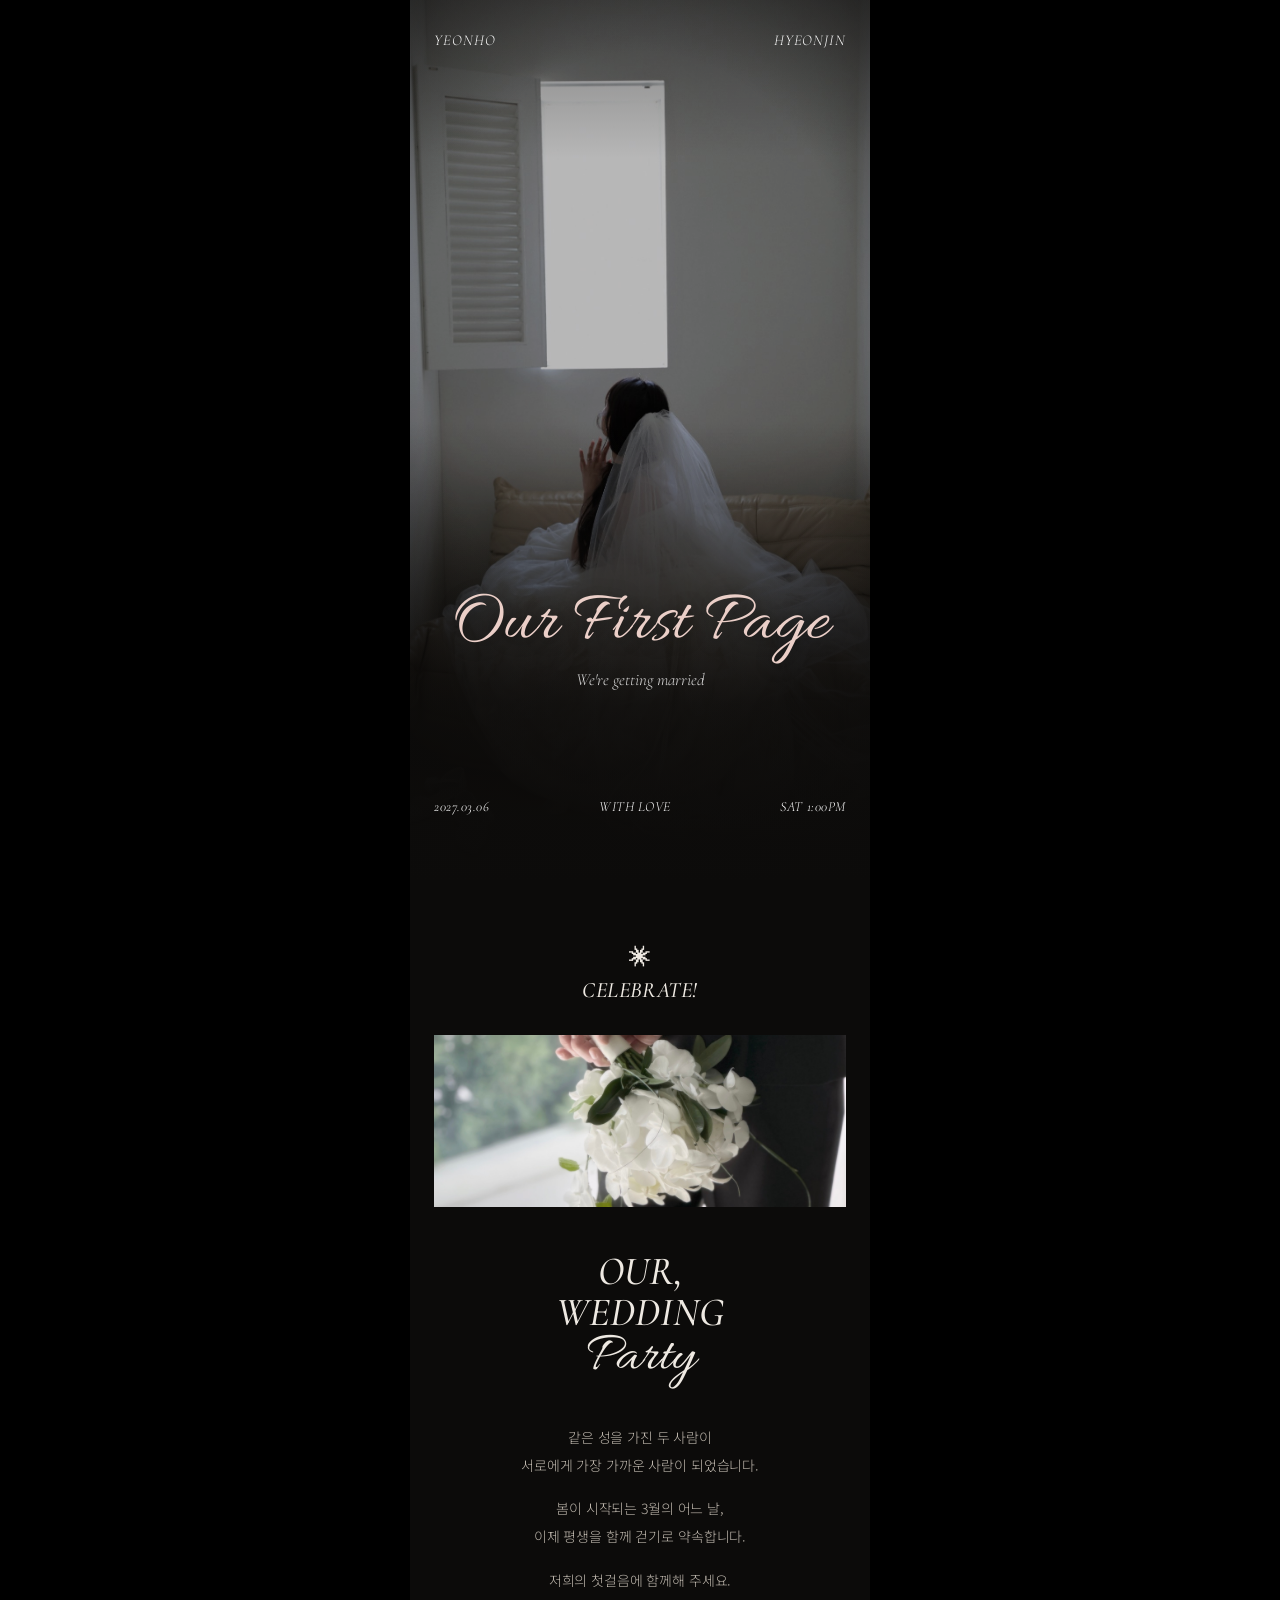
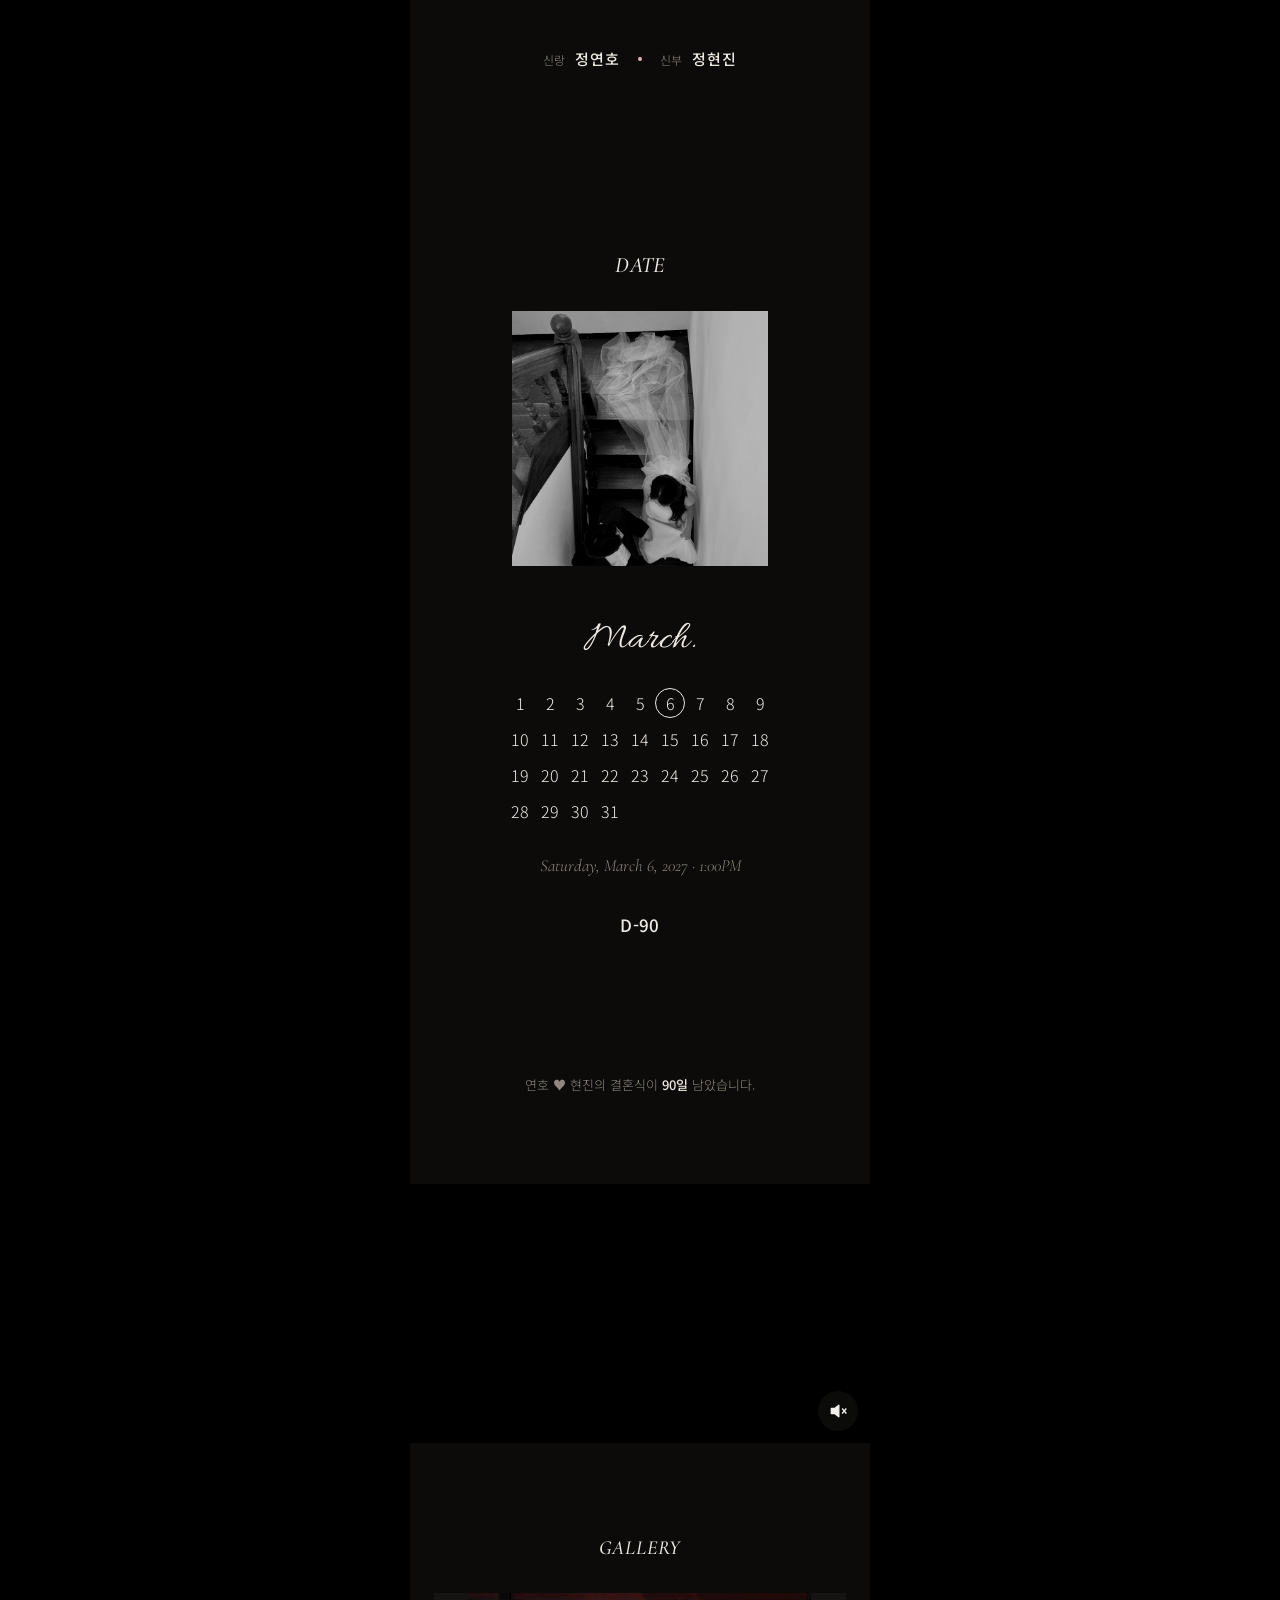
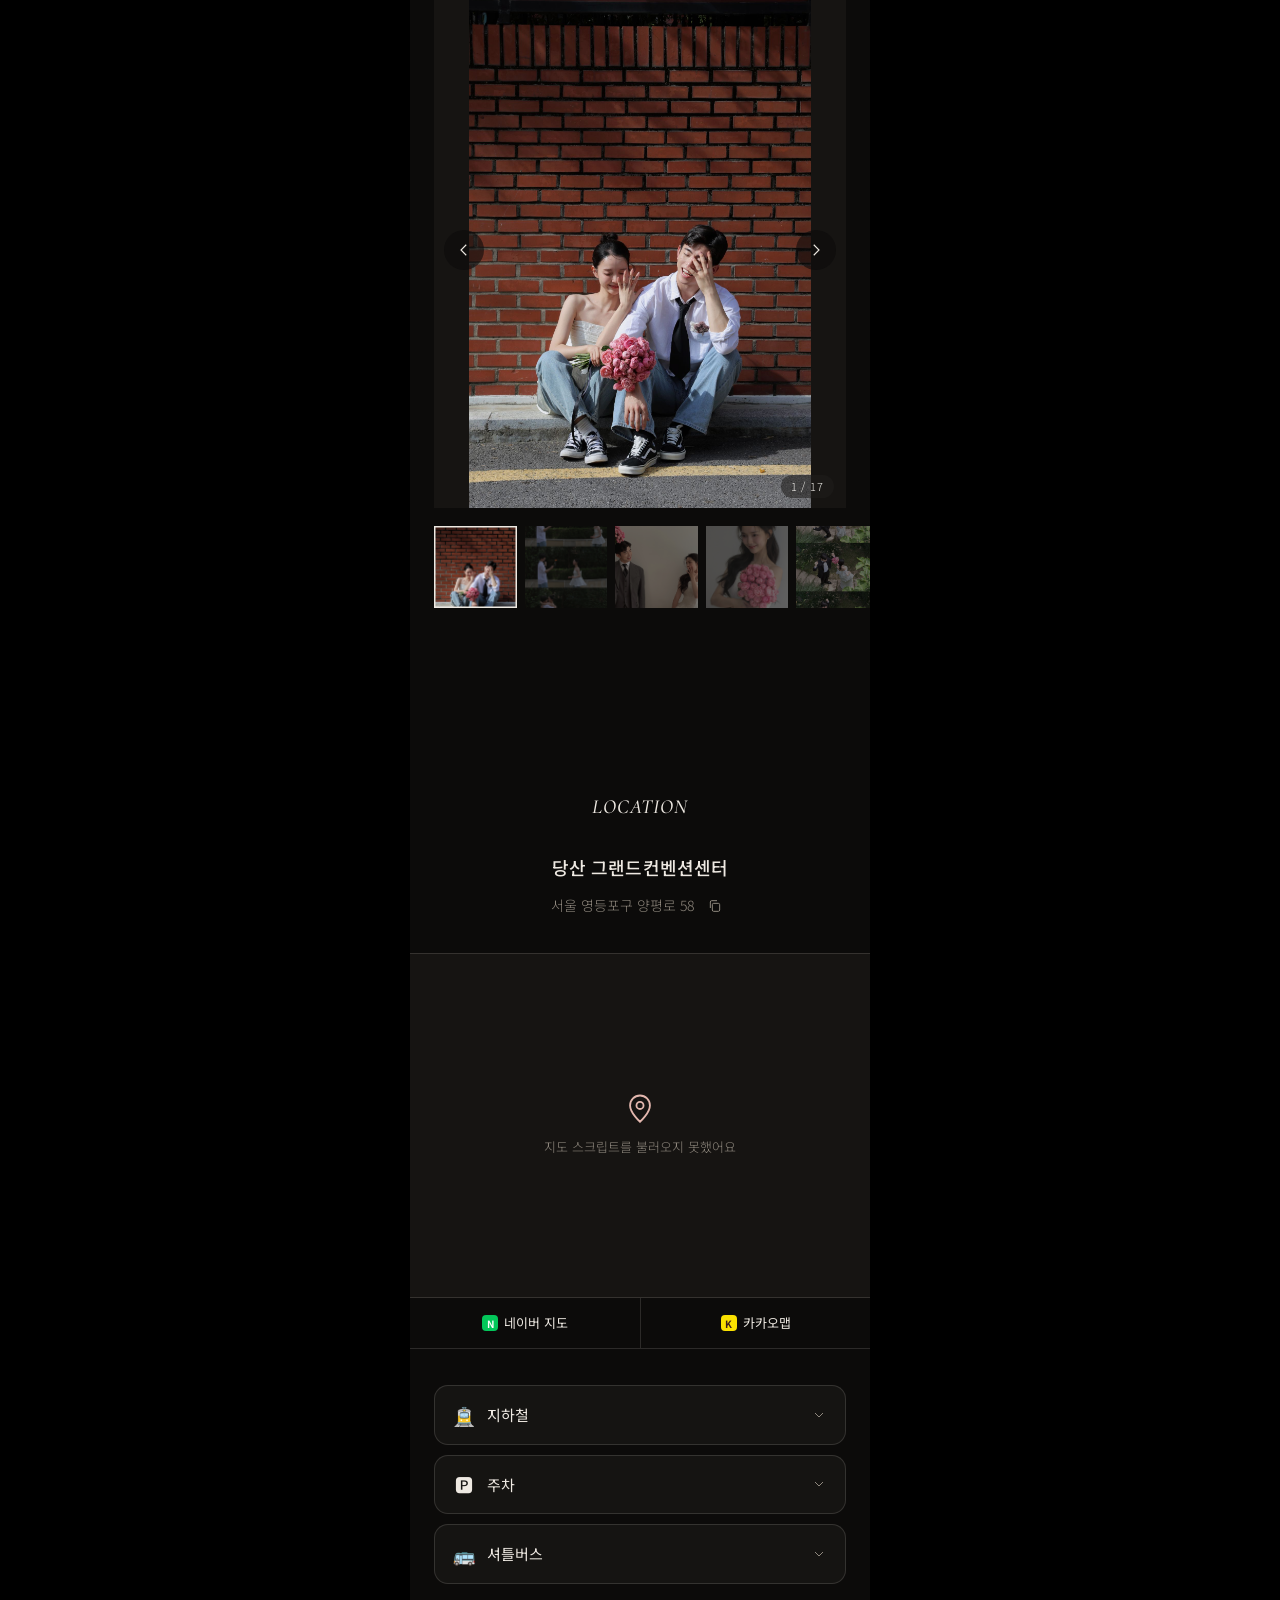
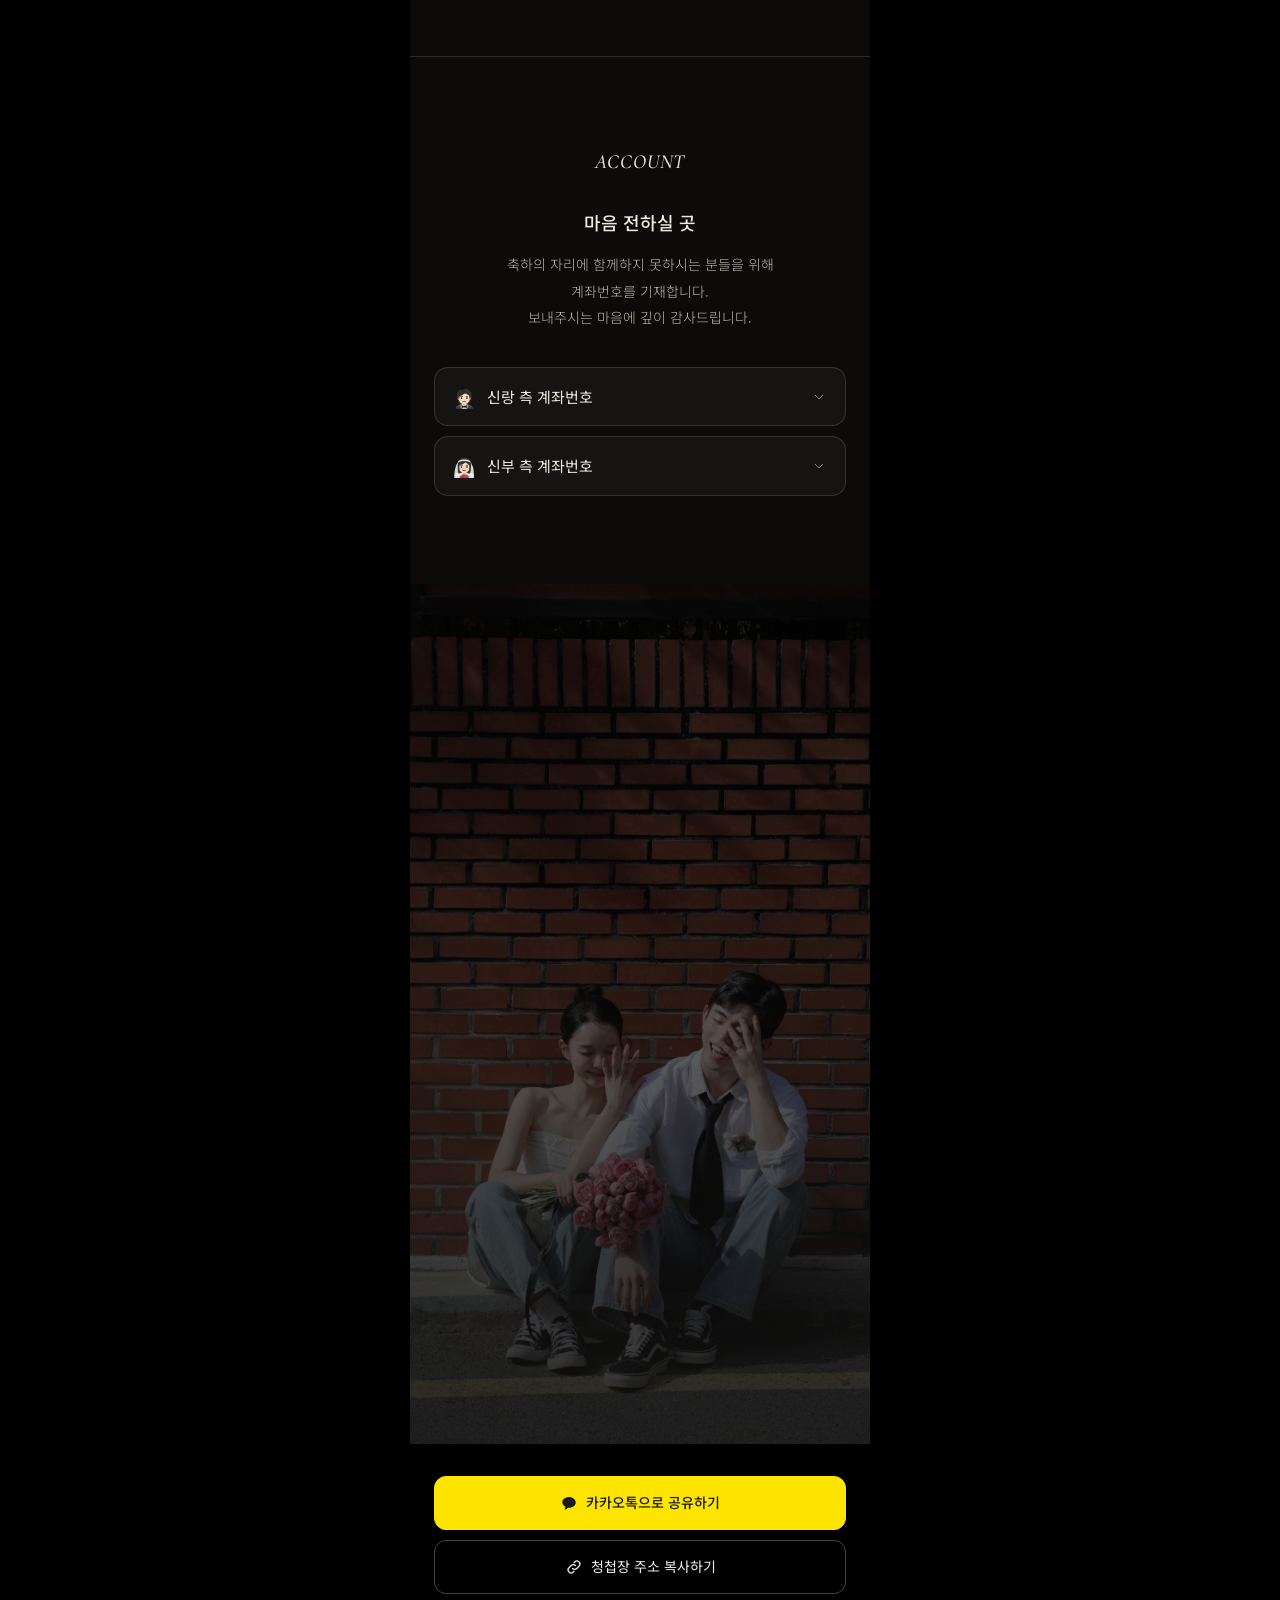
==== b/index.html @ 40a2d329 "시안 B(블랙 시네마 톤) 추가: /b/ — KV·셀러브레이트 배너·흐르는 달력 Co-Authored-By: Claude Opus 5.5 <noreply@anthropic.com>" ====
<!doctype html>
<html lang="ko">
<head>
  <meta charset="utf-8">
  <meta name="viewport" content="width=device-width, initial-scale=1, viewport-fit=cover">
  <!-- 이 페이지(시안 B)는 한 단계 위 폴더의 사진·스크립트를 같이 씁니다 -->
  <base href="../">
  <title>Yeonho &amp; Hyeonjin</title>
  <meta name="description" content="2027년 3월 6일 토요일 오후 1시, 정연호 · 정현진 결혼합니다.">
  <meta property="og:type" content="website">
  <meta property="og:title" content="정연호 ♥ 정현진 결혼합니다">
  <meta property="og:description" content="2027년 3월 6일 토요일 오후 1시">
  <meta property="og:image" content="https://jeonghj999.github.io/wedding/images/b/kv.jpg">
  <link rel="preconnect" href="https://fonts.googleapis.com">
  <link rel="preconnect" href="https://fonts.gstatic.com" crossorigin>
  <link rel="stylesheet" href="https://fonts.googleapis.com/css2?family=Allura&family=Cormorant+Garamond:ital,wght@0,400;0,500;1,400;1,500&family=Noto+Sans+KR:wght@300;400;500&display=swap">
  <link rel="stylesheet" href="b/style.css">
</head>
<body class="noir">
  <main class="page">

    <!-- ① KV -->
    <header class="kv" aria-label="표지">
      <img class="kv-photo" src="images/b/kv.jpg" alt="창가에 앉은 신부" width="1333" height="2000">
      <p class="kv-name left" data-bind="groom.en">Yeonho</p>
      <p class="kv-name right" data-bind="bride.en">Hyeonjin</p>
      <div class="kv-title">
        <h1>Our First Page</h1>
        <p>We're getting married</p>
      </div>
      <div class="kv-foot">
        <span id="kvDate">2027.03.06</span>
        <span>With Love</span>
        <span id="kvTime">SAT 1:00PM</span>
      </div>
    </header>

    <!-- ② 초대 -->
    <section class="section invite" aria-labelledby="celebrate">
      <p class="star" aria-hidden="true">✷</p>
      <p class="caps" id="celebrate">Celebrate!</p>
      <figure class="banner"><img src="images/b/banner.jpg" alt="흰 부케를 든 신랑의 손" loading="lazy"></figure>
      <h2 class="party"><span>Our,</span><span>Wedding</span><em>Party</em></h2>
      <div class="message" id="message"></div>
      <div class="couple">
        <p><span class="role">신랑</span> <strong data-bind="groom.ko">정연호</strong></p>
        <span class="couple-dot" aria-hidden="true"></span>
        <p><span class="role">신부</span> <strong data-bind="bride.ko">정현진</strong></p>
      </div>
    </section>

    <!-- ③ 날짜 -->
    <section class="section date" aria-labelledby="dateTitle">
      <p class="caps" id="dateTitle">Date</p>
      <figure class="date-photo"><img src="images/gallery/08.jpg" alt="계단을 내려가는 두 사람" loading="lazy"></figure>
      <p class="month" id="calMonth" data-full="1">March.</p>
      <div class="calendar" id="calendar" aria-label="3월 달력, 6일 표시"></div>
      <p class="date-en" id="dateEn">Saturday, March 6, 2027 · 1:00PM</p>
      <p class="dday" id="dday">D-</p>
      <div class="countdown" id="countdown" aria-live="off">
        <div><b id="cdD">0</b><span>Days</span></div>
        <div><b id="cdH">00</b><span>Hours</span></div>
        <div><b id="cdM">00</b><span>Min</span></div>
        <div><b id="cdS">00</b><span>Sec</span></div>
      </div>
      <p class="dday-text" id="ddayText"></p>
      <p class="date-ko" id="dateKo" hidden></p>
    </section>

    <!-- ④ 영상 -->
    <section class="film" aria-label="웨딩 영상">
      <div class="film-box" id="filmBox">
        <img class="film-poster" id="filmPoster" src="images/main.jpg" alt="">
        <p class="film-label">Our Film</p>
        <button class="play" id="playBtn" type="button" aria-label="영상 재생">
          <svg viewBox="0 0 24 24" aria-hidden="true"><path d="M8 5.5v13l11-6.5z"/></svg>
        </button>
        <button class="sound" id="soundBtn" type="button" aria-label="소리 켜기" hidden>
          <svg viewBox="0 0 24 24" aria-hidden="true"><path class="spk" d="M4 9h4l5-4v14l-5-4H4z"/><path class="off" d="M17 9l5 6M22 9l-5 6"/><path class="wave" d="M16.5 8.5a5 5 0 0 1 0 7M19 6a8.5 8.5 0 0 1 0 12"/></svg>
        </button>
        <p class="film-note" id="filmNote" hidden>영상은 곧 공개될 예정이에요</p>
      </div>
    </section>

    <!-- ⑤ 갤러리 -->
    <section class="section gallery" aria-labelledby="galTitle">
      <p class="eyebrow" id="galTitle">Gallery</p>
      <div class="viewer" id="viewer">
        <div class="viewer-track" id="viewerTrack"></div>
        <button class="nav prev" id="prevBtn" type="button" aria-label="이전 사진">
          <svg viewBox="0 0 24 24" aria-hidden="true"><path d="M15 5l-7 7 7 7"/></svg>
        </button>
        <button class="nav next" id="nextBtn" type="button" aria-label="다음 사진">
          <svg viewBox="0 0 24 24" aria-hidden="true"><path d="M9 5l7 7-7 7"/></svg>
        </button>
        <p class="counter" id="counter">1 / 1</p>
      </div>
      <div class="thumbs" id="thumbs" role="tablist" aria-label="사진 목록"></div>
    </section>

    <!-- ⑥ 오시는 길 -->
    <section class="section location" aria-labelledby="locTitle">
      <p class="eyebrow" id="locTitle">Location</p>
      <h2 class="venue-name" id="venueName">당산 그랜드컨벤션센터</h2>
      <p class="venue-addr">
        <span id="venueAddr">서울 영등포구 양평로 58</span>
        <button class="icon-btn" id="copyAddr" type="button" aria-label="주소 복사">
          <svg viewBox="0 0 24 24" aria-hidden="true"><rect x="8" y="8" width="11" height="12" rx="2"/><path d="M5 15V6a2 2 0 0 1 2-2h8"/></svg>
        </button>
      </p>
      <p class="venue-tel" id="venueTel" hidden></p>

      <div class="map" id="map">
        <a class="map-image" id="mapImage" hidden target="_blank" rel="noopener"><img alt="예식장 약도"></a>
        <div class="map-fallback" id="mapFallback">
          <svg viewBox="0 0 24 24" aria-hidden="true"><path d="M12 21s-7-6.2-7-11.5a7 7 0 0 1 14 0C19 14.8 12 21 12 21z"/><circle cx="12" cy="9.5" r="2.5"/></svg>
          <p>지도 앱에서 위치를 확인해 주세요</p>
        </div>
      </div>
      <div class="map-links" id="mapLinks"></div>

      <div class="accordion" id="directions"></div>
    </section>

    <!-- ⑦ 마음 전하실 곳 -->
    <section class="section account" aria-labelledby="accTitle">
      <p class="eyebrow" id="accTitle">Account</p>
      <h2 class="account-title">마음 전하실 곳</h2>
      <p class="account-desc">축하의 자리에 함께하지 못하시는 분들을 위해<br>계좌번호를 기재합니다.<br>보내주시는 마음에 깊이 감사드립니다.</p>
      <div class="accordion" id="accounts"></div>
    </section>

    <!-- ⑧ 엔딩 크레딧 -->
    <footer class="ending" id="ending" aria-label="엔딩 크레딧">
      <img class="ending-photo" id="endingPhoto" src="images/main.jpg" alt="" loading="lazy">
      <div class="credits-window"><dl class="credits" id="credits"></dl></div>
    </footer>

    <!-- ⑨ 공유하기 -->
    <section class="share" aria-label="공유하기">
      <button class="share-btn kakao" id="shareKakao" type="button">
        <svg viewBox="0 0 24 24" aria-hidden="true"><path d="M12 4C7 4 3 7.1 3 11c0 2.5 1.7 4.7 4.2 6l-1 3.6c-.1.3.3.6.6.4l4.2-2.8c.3 0 .7.1 1 .1 5 0 9-3.1 9-7s-4-7.3-9-7.3z"/></svg>
        카카오톡으로 공유하기
      </button>
      <button class="share-btn" id="shareLink" type="button">
        <svg viewBox="0 0 24 24" aria-hidden="true"><path d="M10 14a4 4 0 0 0 5.7 0l3-3a4 4 0 0 0-5.7-5.7l-1 1M14 10a4 4 0 0 0-5.7 0l-3 3a4 4 0 0 0 5.7 5.7l1-1"/></svg>
        청첩장 주소 복사하기
      </button>
    </section>
  </main>

  <p class="toast" id="toast" role="status" aria-live="polite"></p>

  <script src="js/config.js"></script>
  <script src="js/main.js"></script>
</body>
</html>
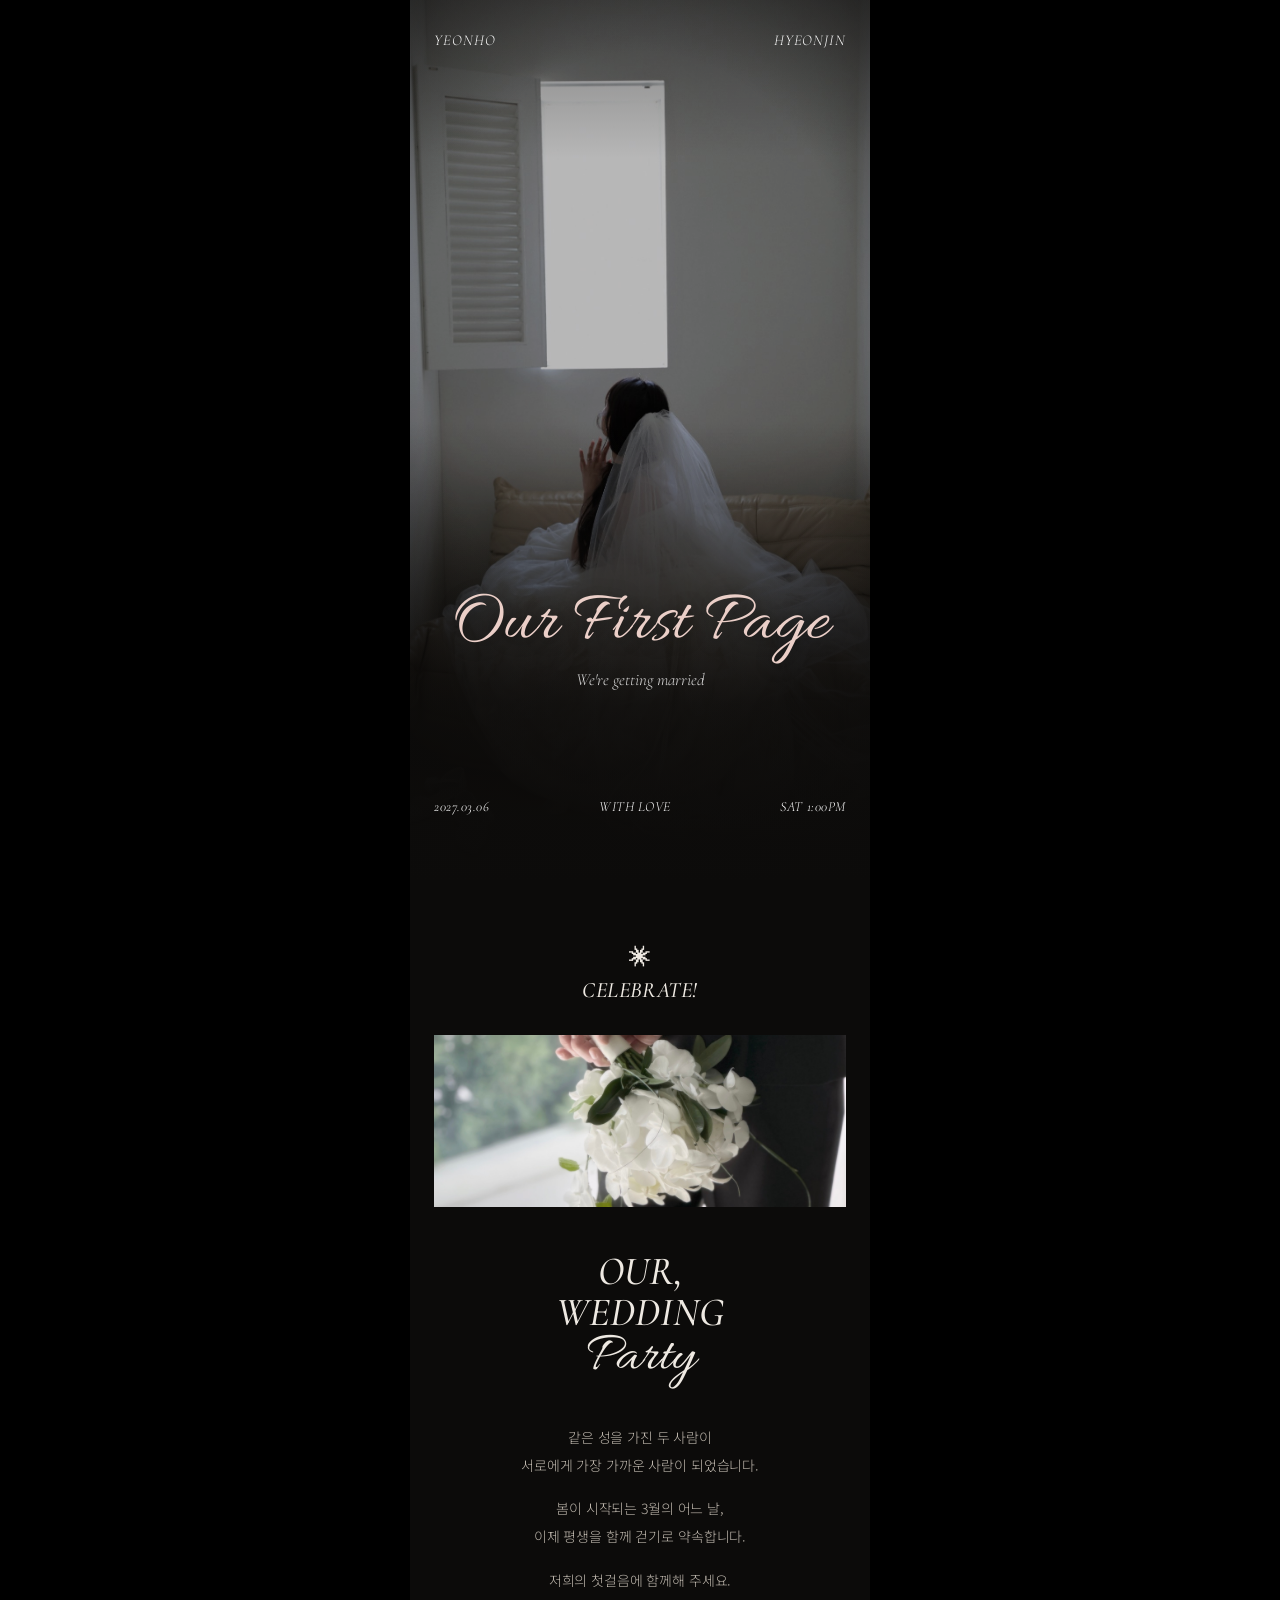
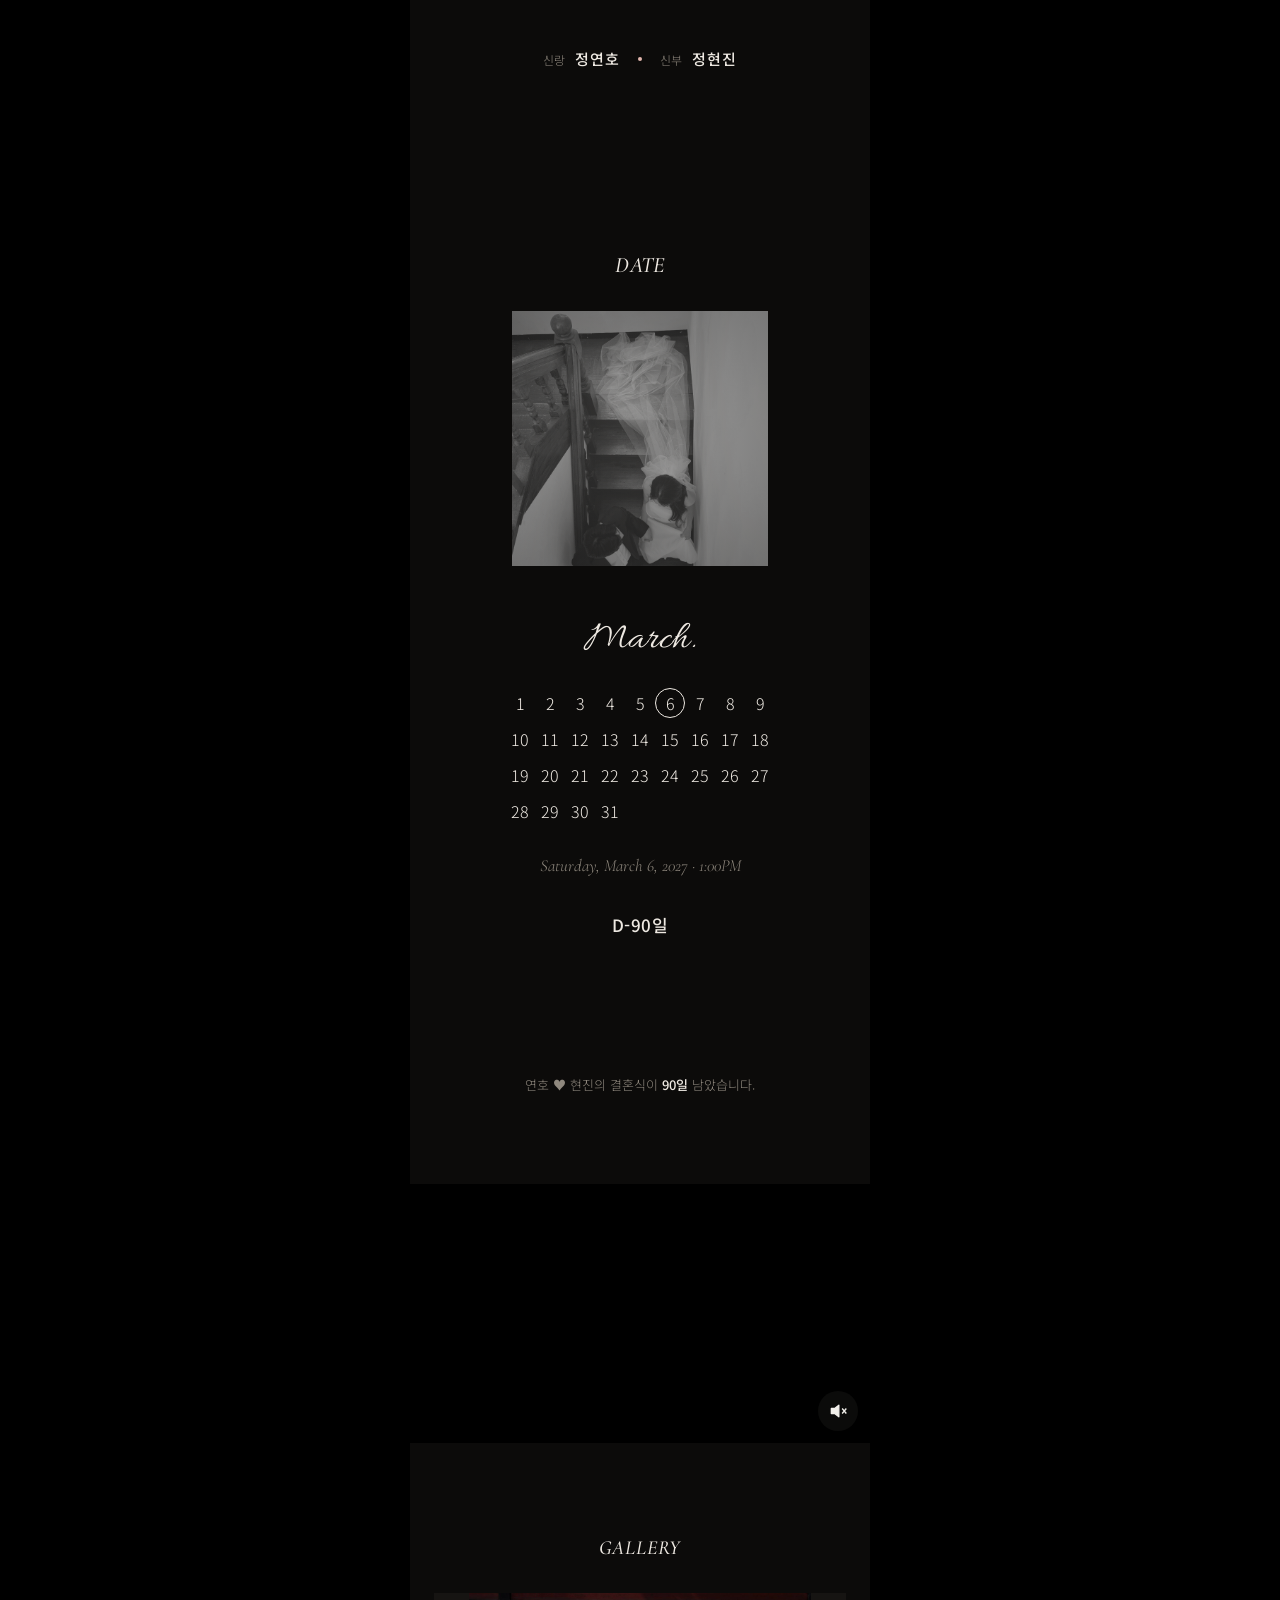
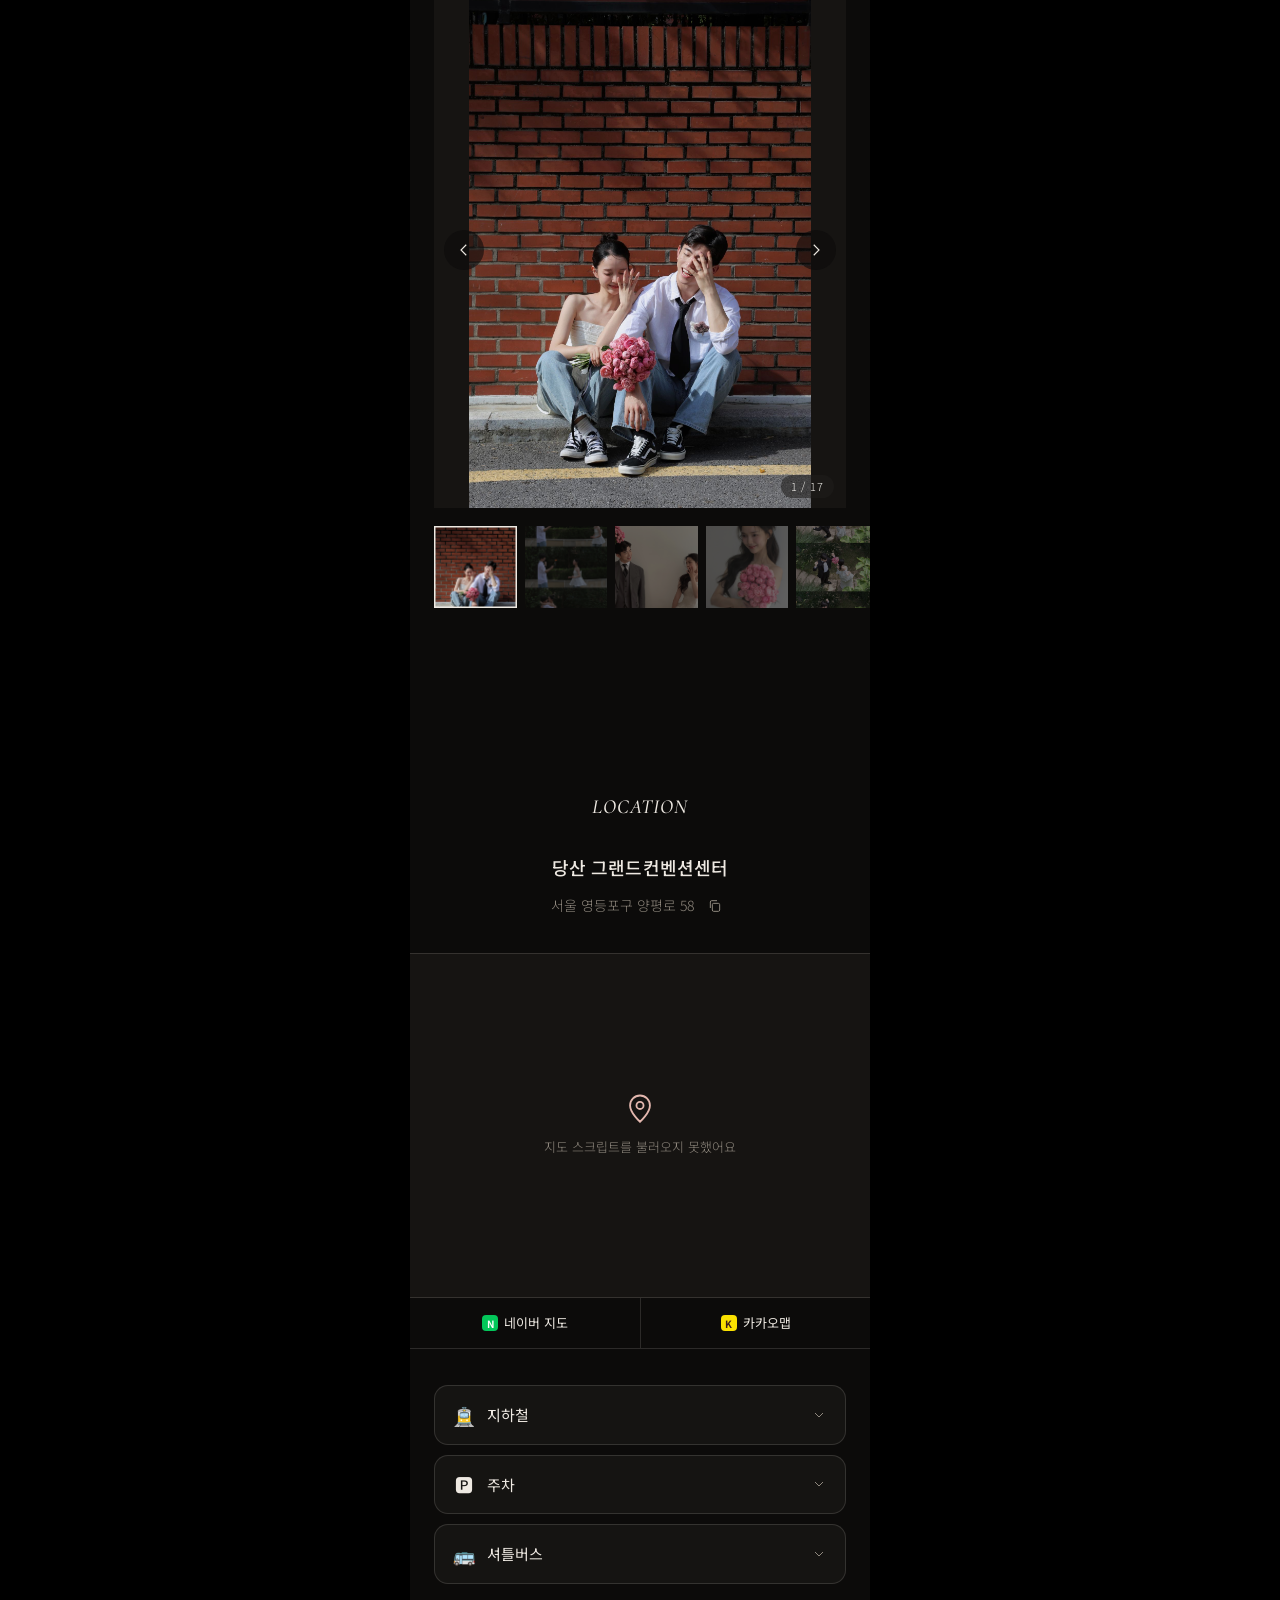
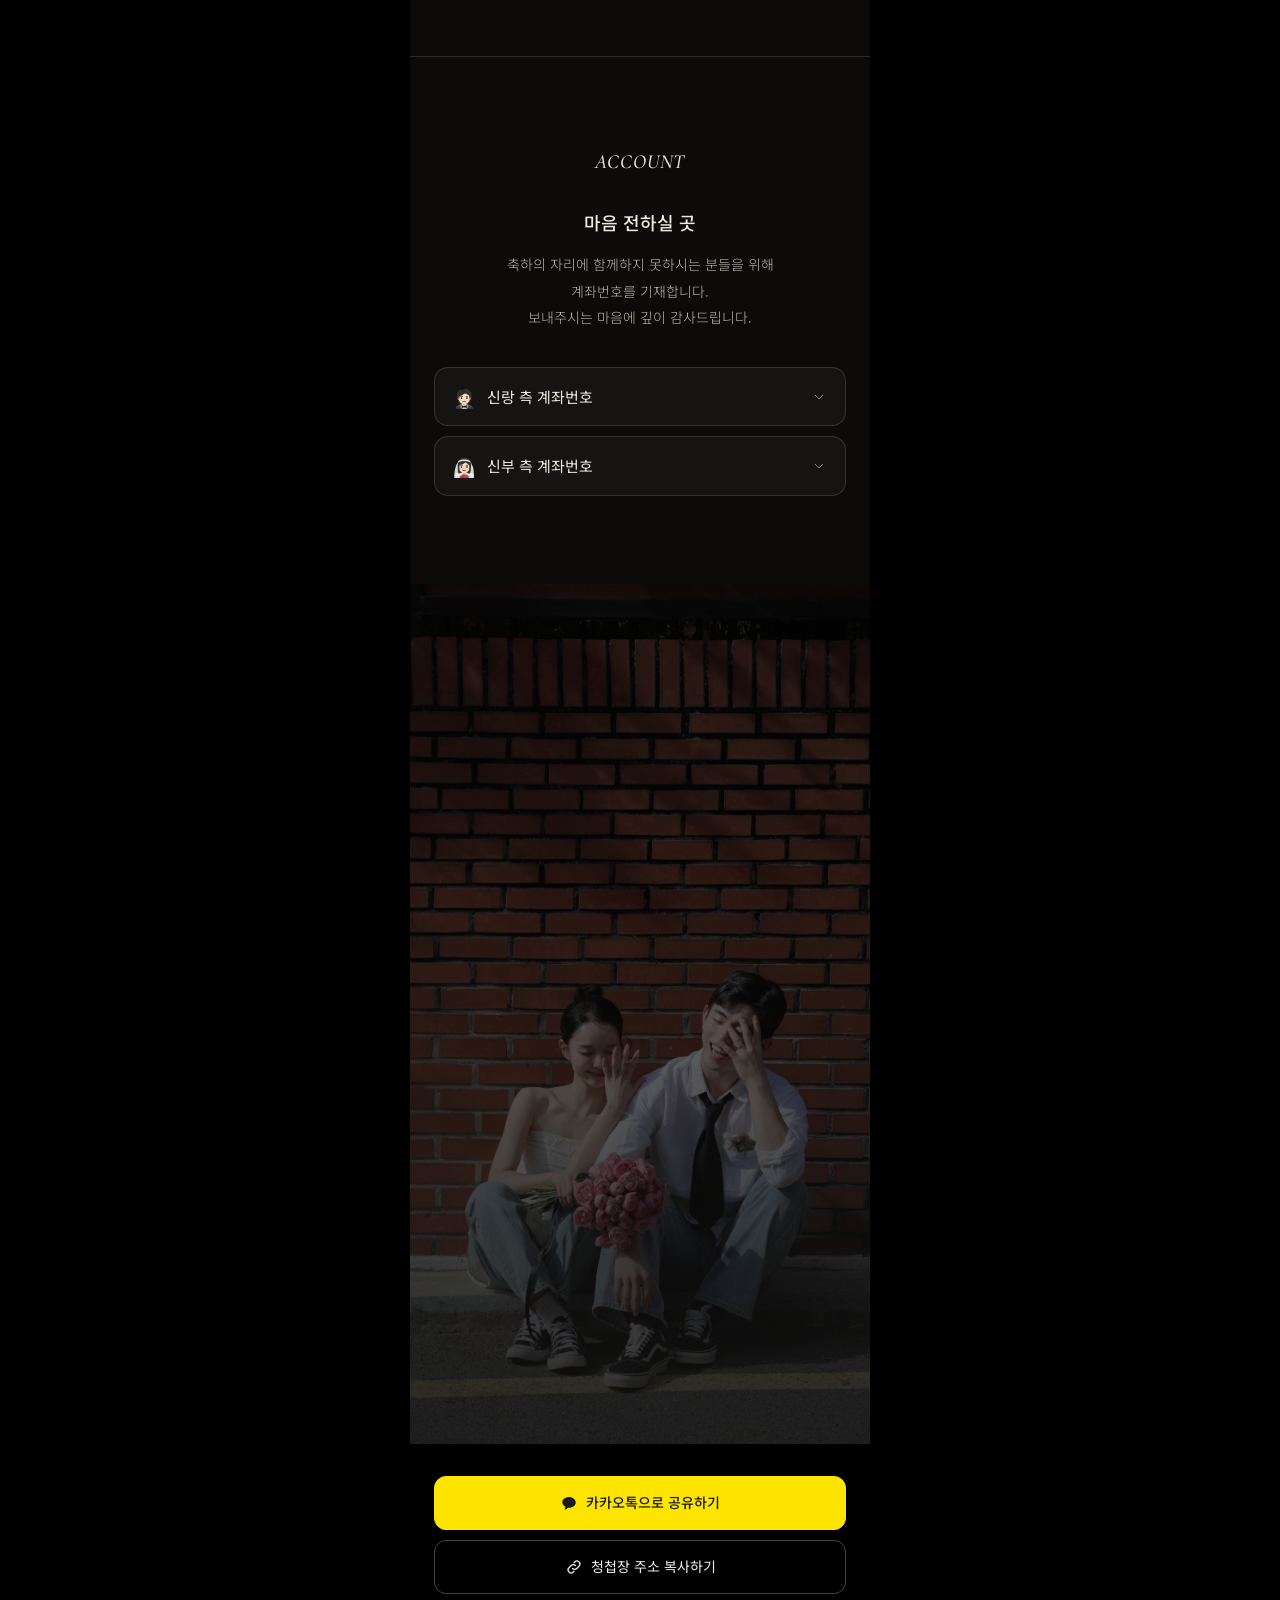
==== commit ffdda470: "캐시 때문에 옛 스크립트가 실행되던 문제 수정(버전 붙이기), 시안 B 계단 사진 흐린 톤, D-day 표기 Co-Authored-By: Claude Opus 5.5 <norepl" ====
--- a/b/index.html
+++ b/b/index.html
@@ -14,7 +14,7 @@
   <link rel="preconnect" href="https://fonts.googleapis.com">
   <link rel="preconnect" href="https://fonts.gstatic.com" crossorigin>
   <link rel="stylesheet" href="https://fonts.googleapis.com/css2?family=Allura&family=Cormorant+Garamond:ital,wght@0,400;0,500;1,400;1,500&family=Noto+Sans+KR:wght@300;400;500&display=swap">
-  <link rel="stylesheet" href="b/style.css">
+  <link rel="stylesheet" href="b/style.css?v=20260925b">
 </head>
 <body class="noir">
   <main class="page">
@@ -151,7 +151,7 @@
 
   <p class="toast" id="toast" role="status" aria-live="polite"></p>
 
-  <script src="js/config.js"></script>
-  <script src="js/main.js"></script>
+  <script src="js/config.js?v=20260925b"></script>
+  <script src="js/main.js?v=20260925b"></script>
 </body>
 </html>
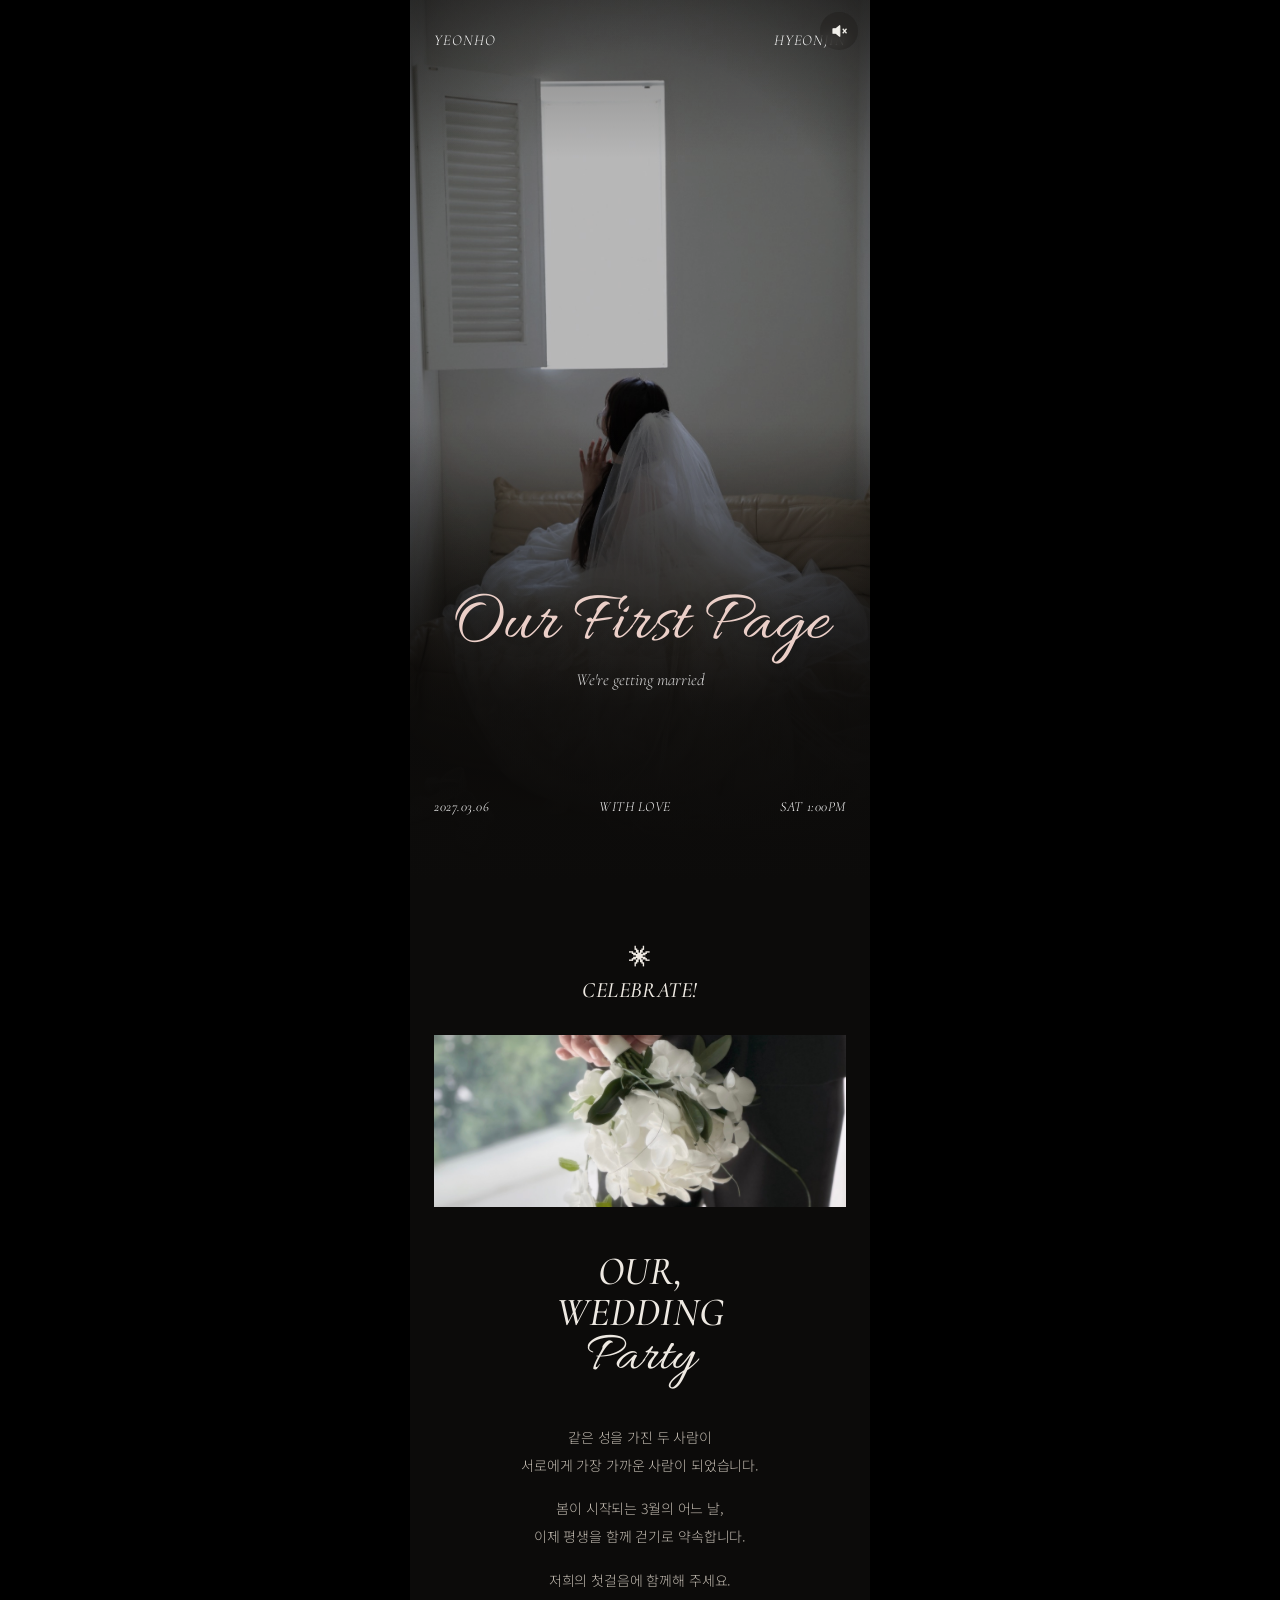
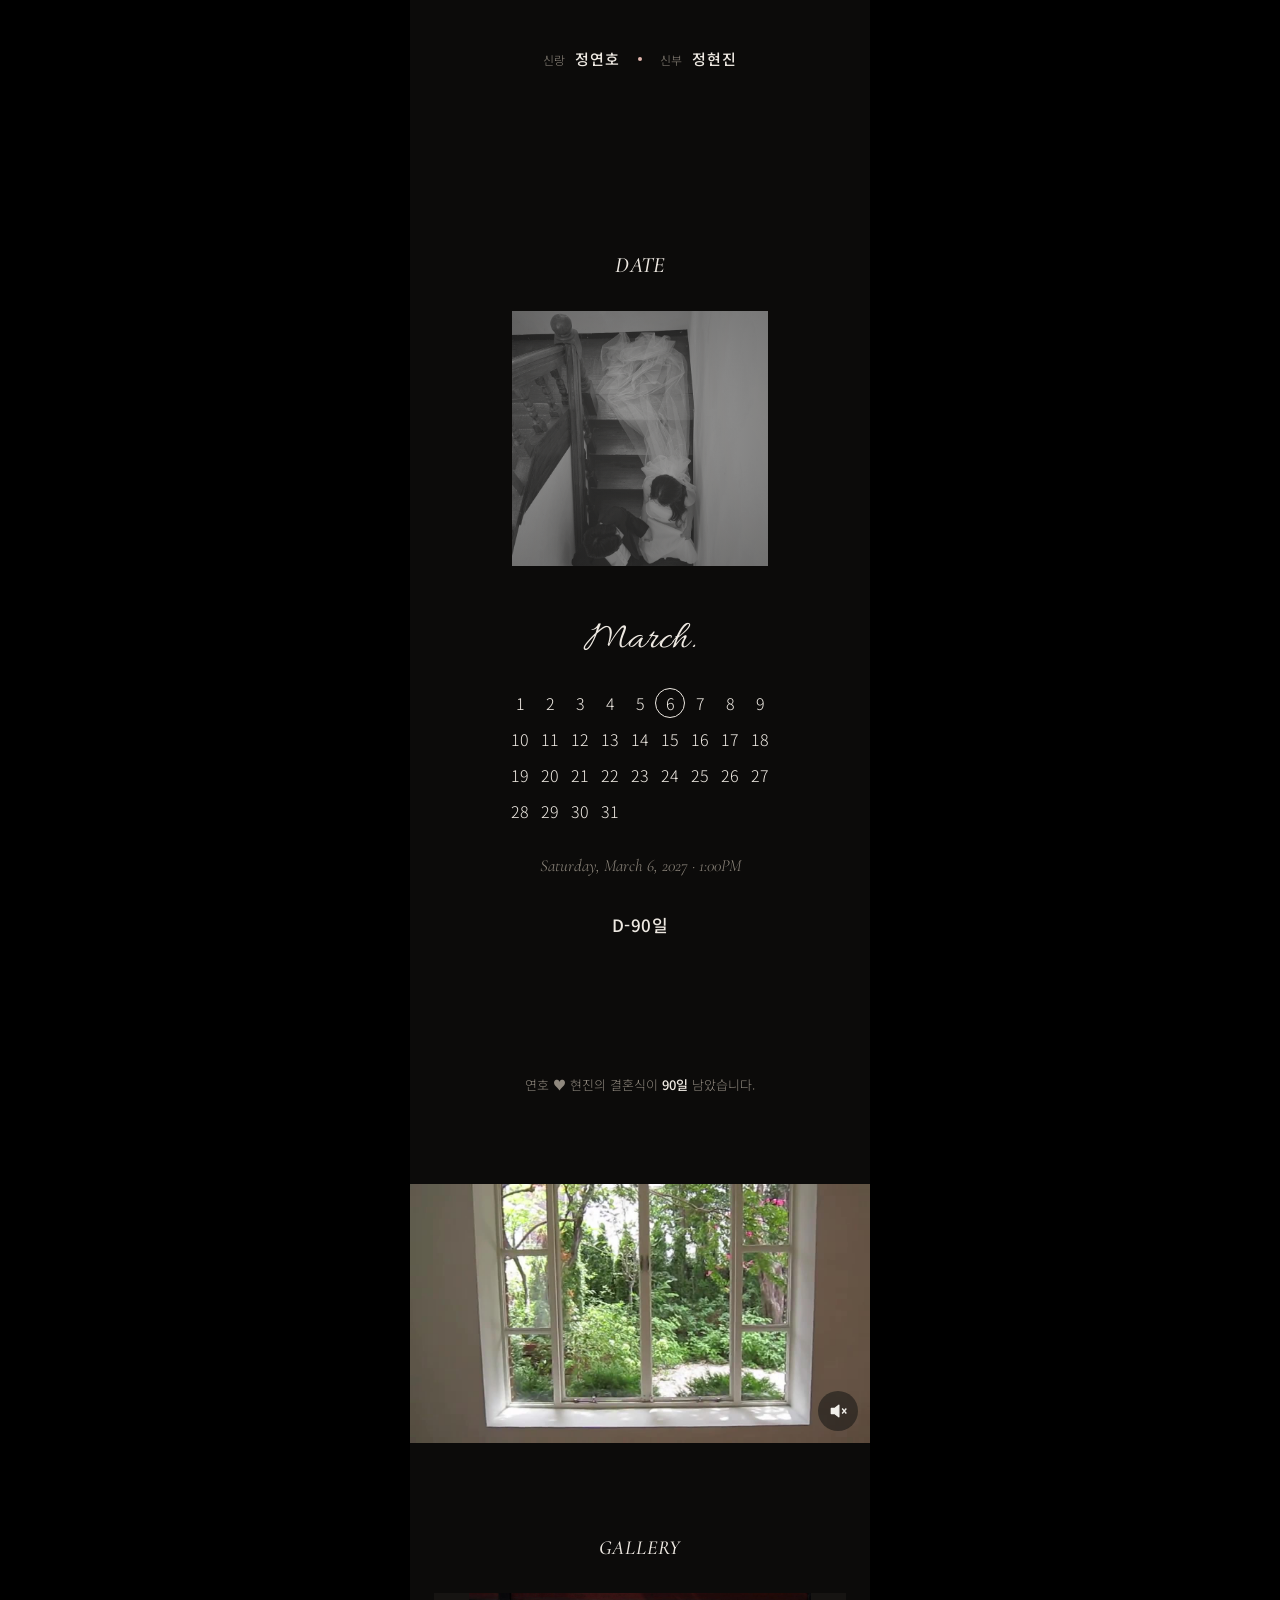
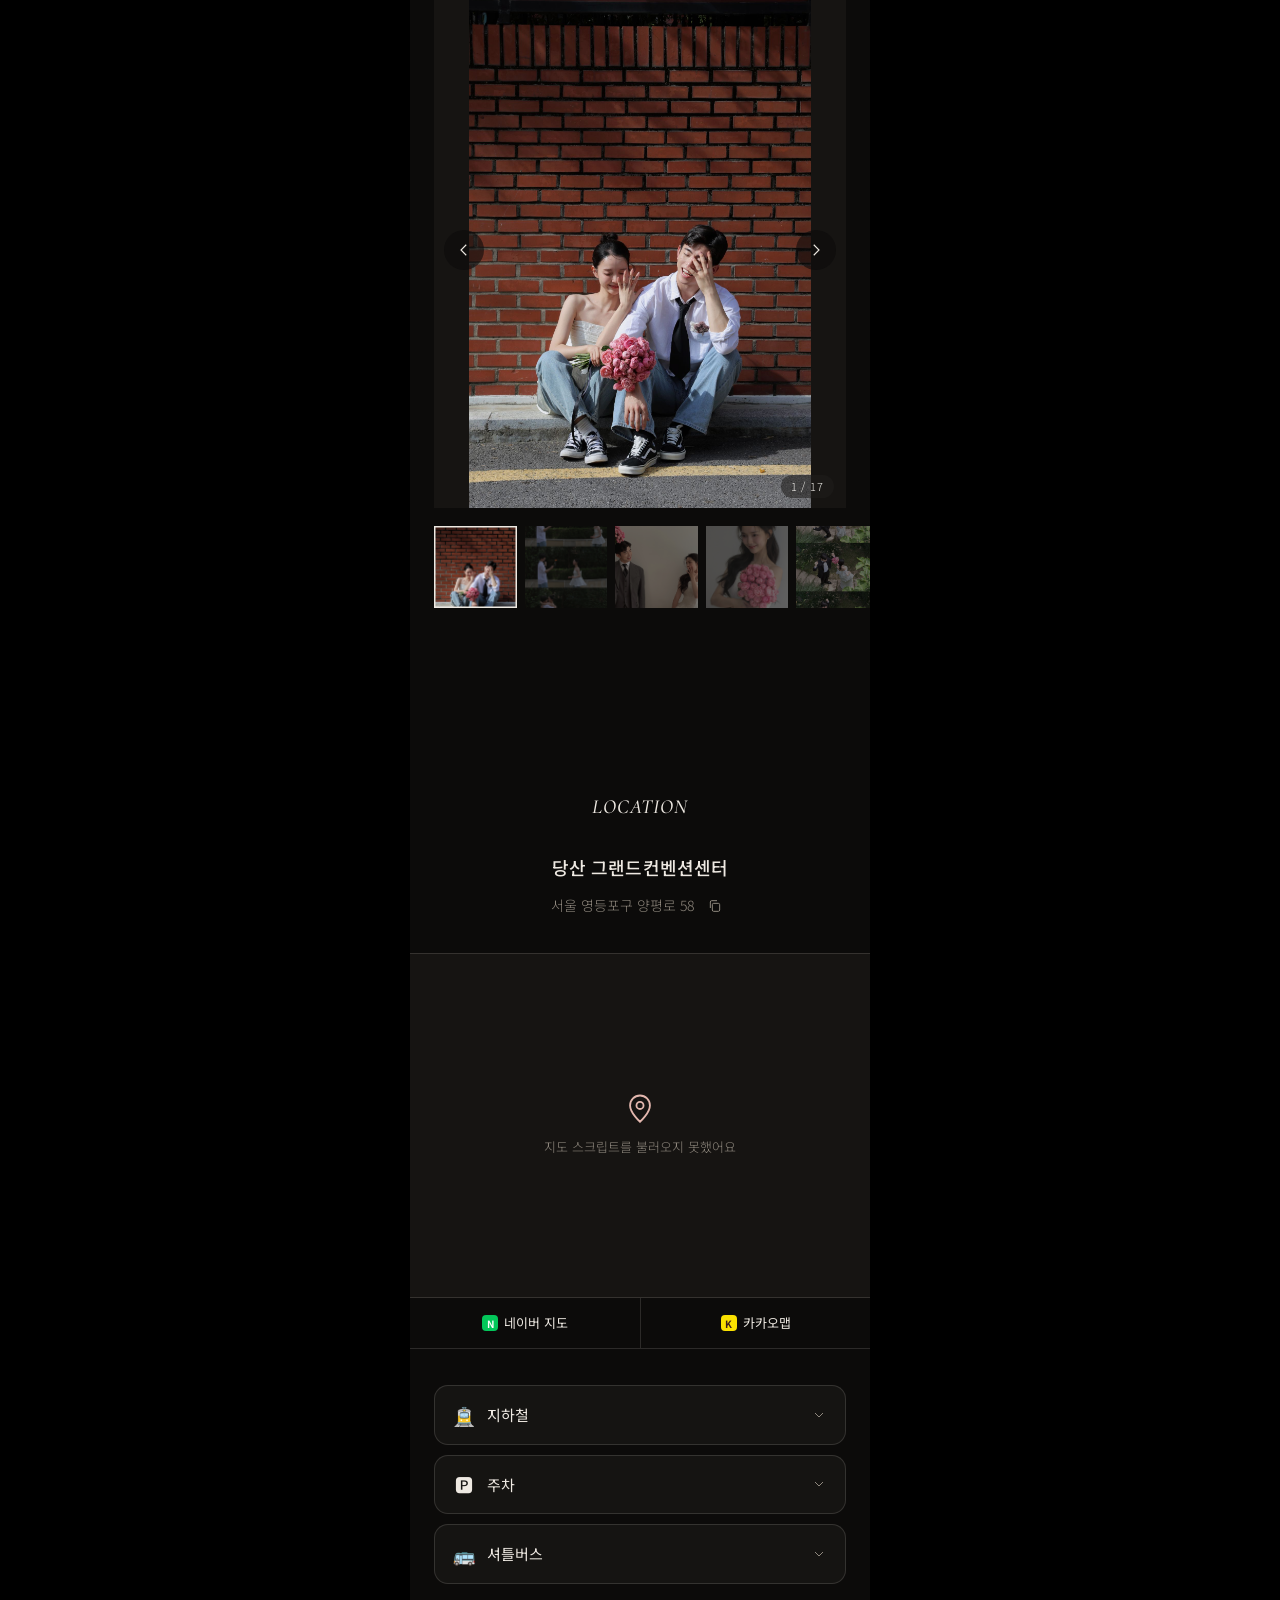
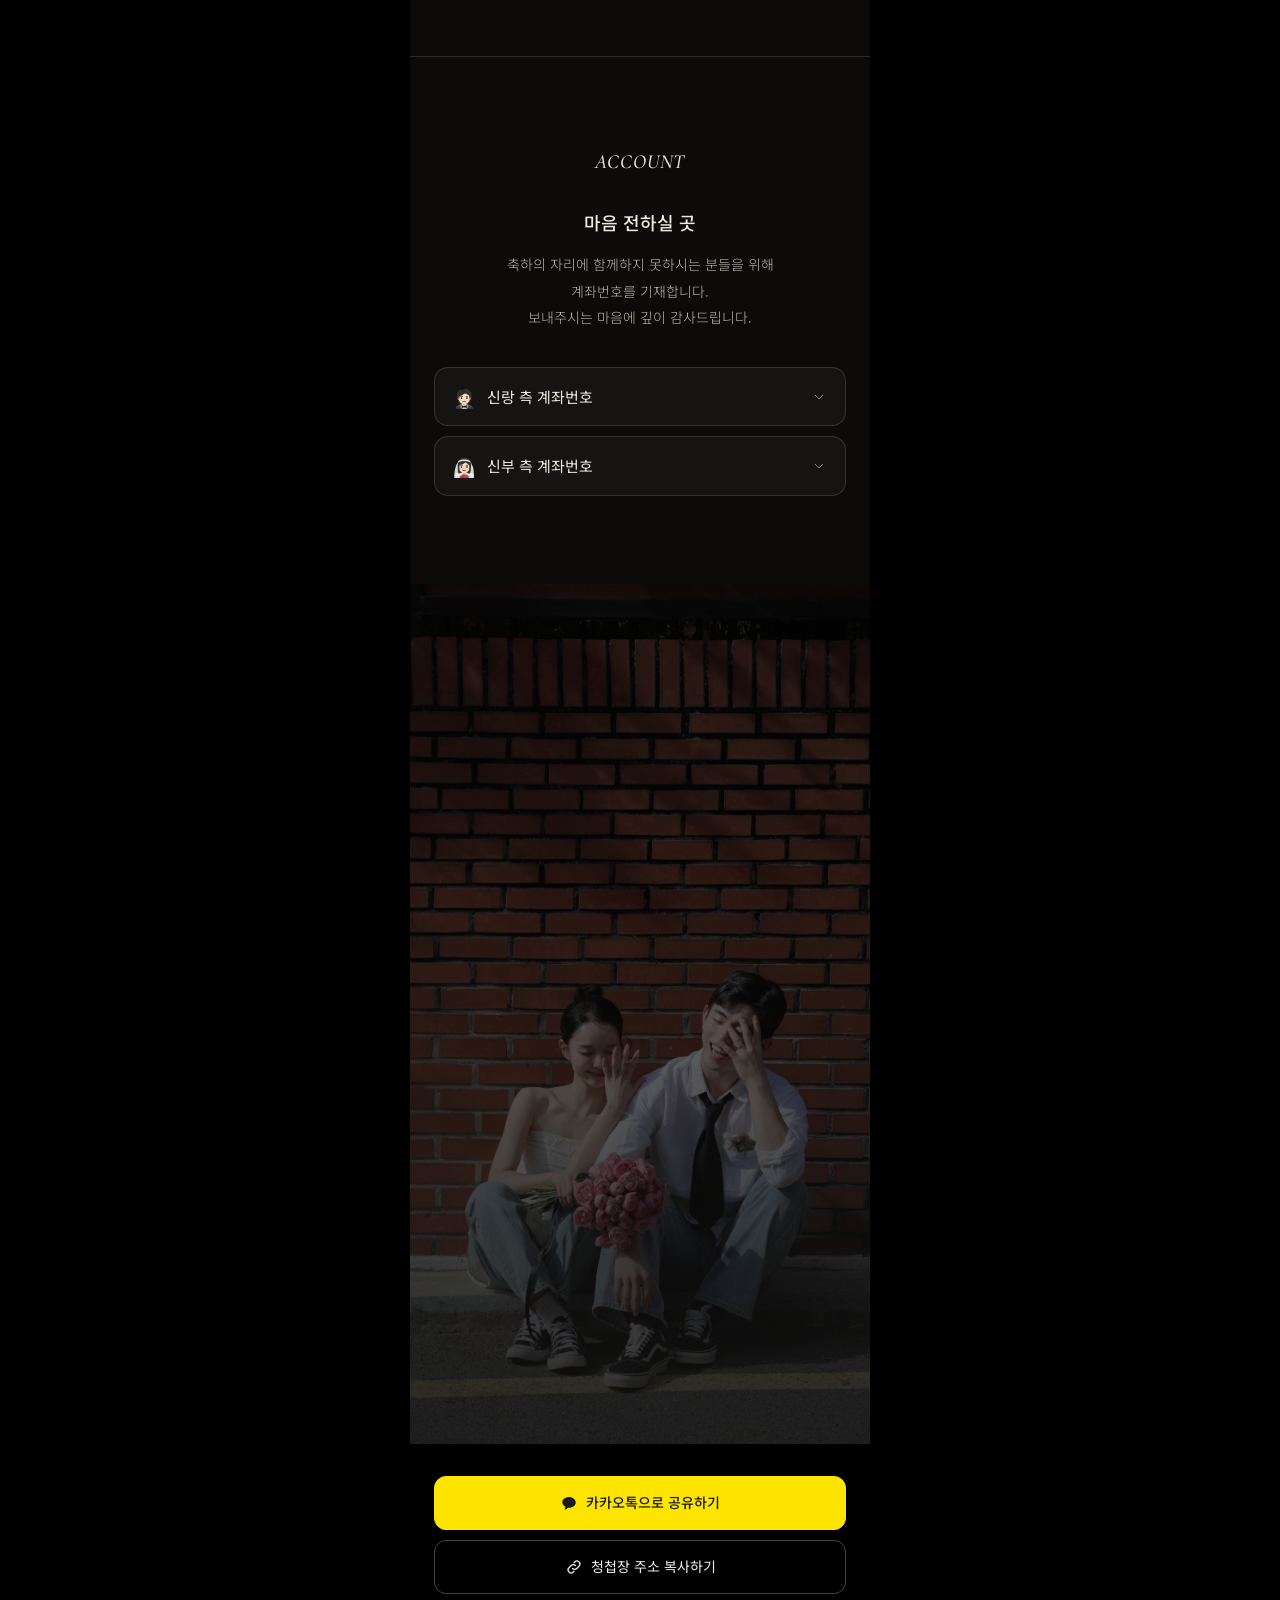
==== commit 97d2b355: "영상을 파일 재생(H.264)으로 교체, 배경음악 + 오른쪽 위 음악 켜기/끄기 버튼 추가 Co-Authored-By: Claude Opus 5.5 <noreply@anthropi" ====
--- a/b/index.html
+++ b/b/index.html
@@ -14,7 +14,8 @@
   <link rel="preconnect" href="https://fonts.googleapis.com">
   <link rel="preconnect" href="https://fonts.gstatic.com" crossorigin>
   <link rel="stylesheet" href="https://fonts.googleapis.com/css2?family=Allura&family=Cormorant+Garamond:ital,wght@0,400;0,500;1,400;1,500&family=Noto+Sans+KR:wght@300;400;500&display=swap">
-  <link rel="stylesheet" href="b/style.css?v=20260925b">
+  <link rel="stylesheet" href="css/style.css?v=20261025a">
+  <link rel="stylesheet" href="b/style.css?v=20261025a">
 </head>
 <body class="noir">
   <main class="page">
@@ -149,9 +150,12 @@
     </section>
   </main>
 
+  <button class="bgm" id="bgmBtn" type="button" aria-label="배경음악 켜기" hidden>
+    <svg viewBox="0 0 24 24" aria-hidden="true"><path class="spk" d="M4 9h4l5-4v14l-5-4H4z"/><path class="off" d="M17 9l5 6M22 9l-5 6"/><path class="wave" d="M16.5 8.5a5 5 0 0 1 0 7M19 6a8.5 8.5 0 0 1 0 12"/></svg>
+  </button>
   <p class="toast" id="toast" role="status" aria-live="polite"></p>
 
-  <script src="js/config.js?v=20260925b"></script>
-  <script src="js/main.js?v=20260925b"></script>
+  <script src="js/config.js?v=20261025a"></script>
+  <script src="js/main.js?v=20261025a"></script>
 </body>
 </html>
